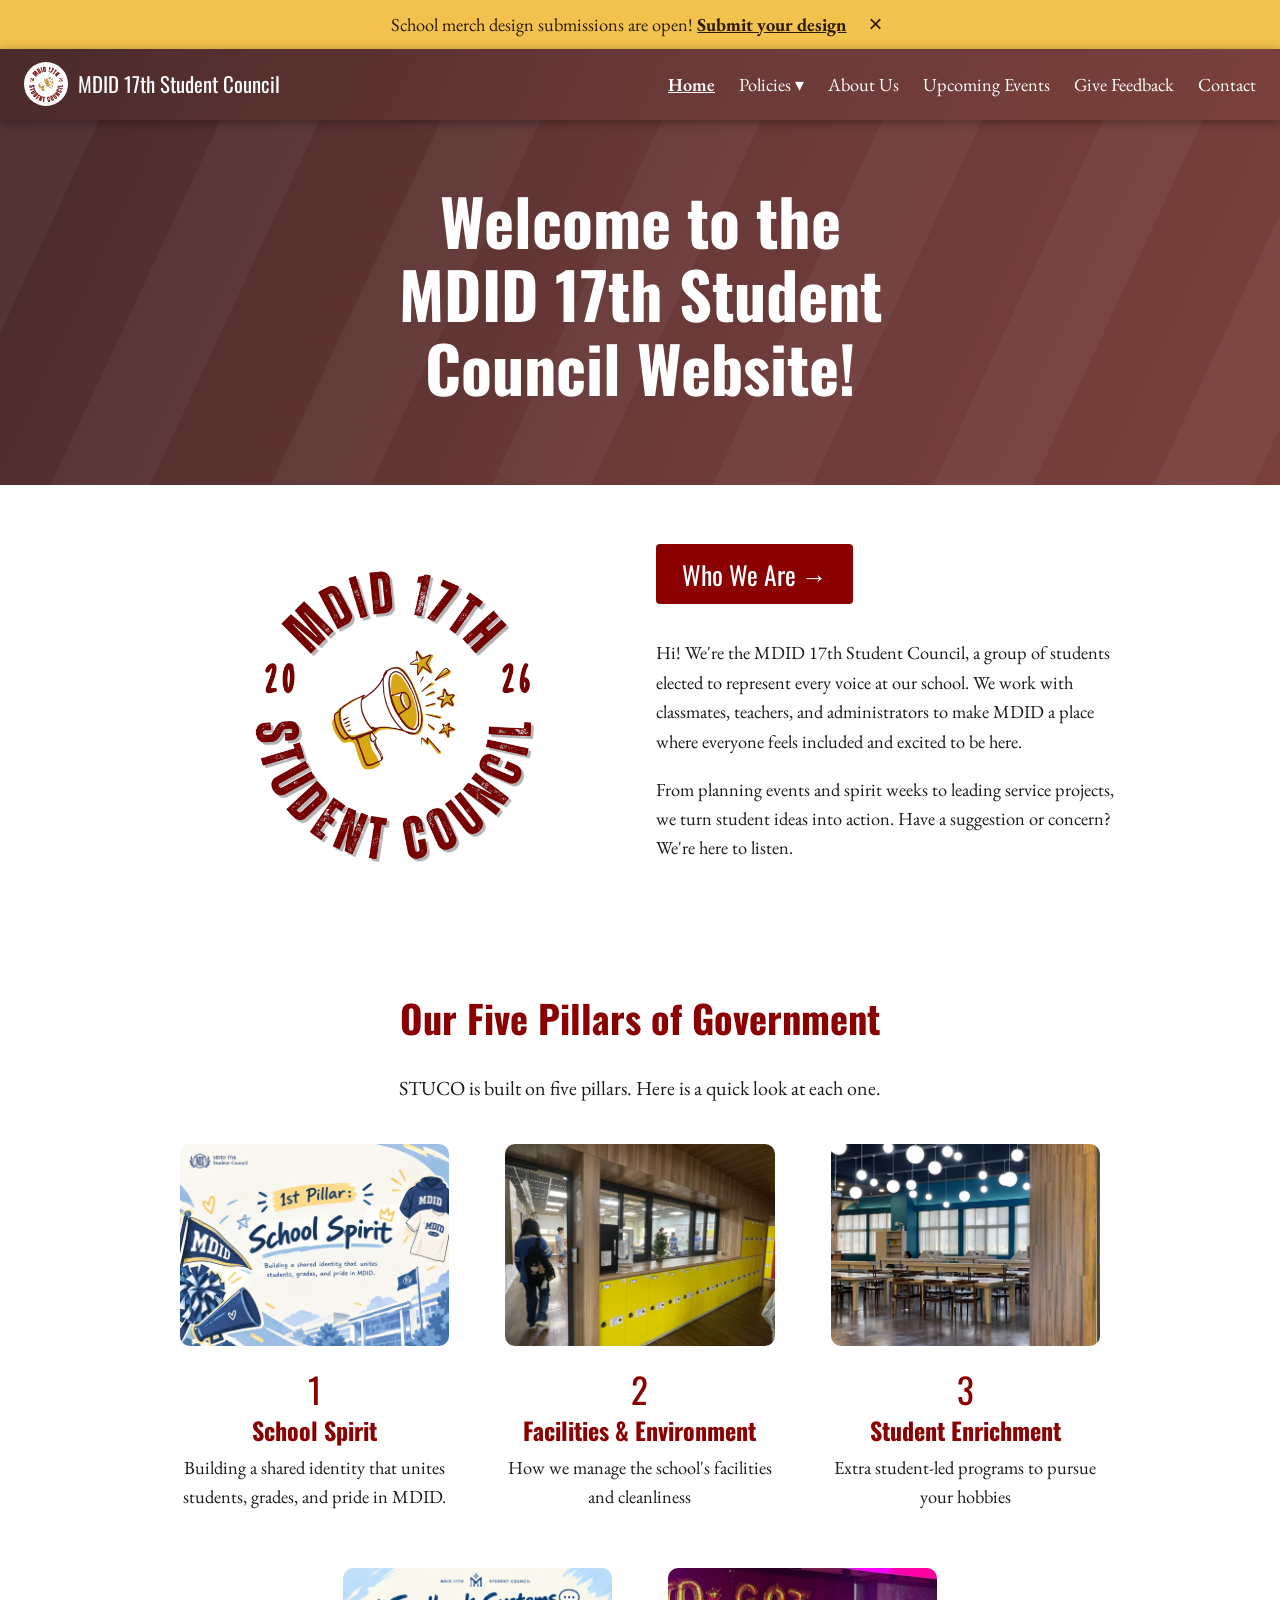
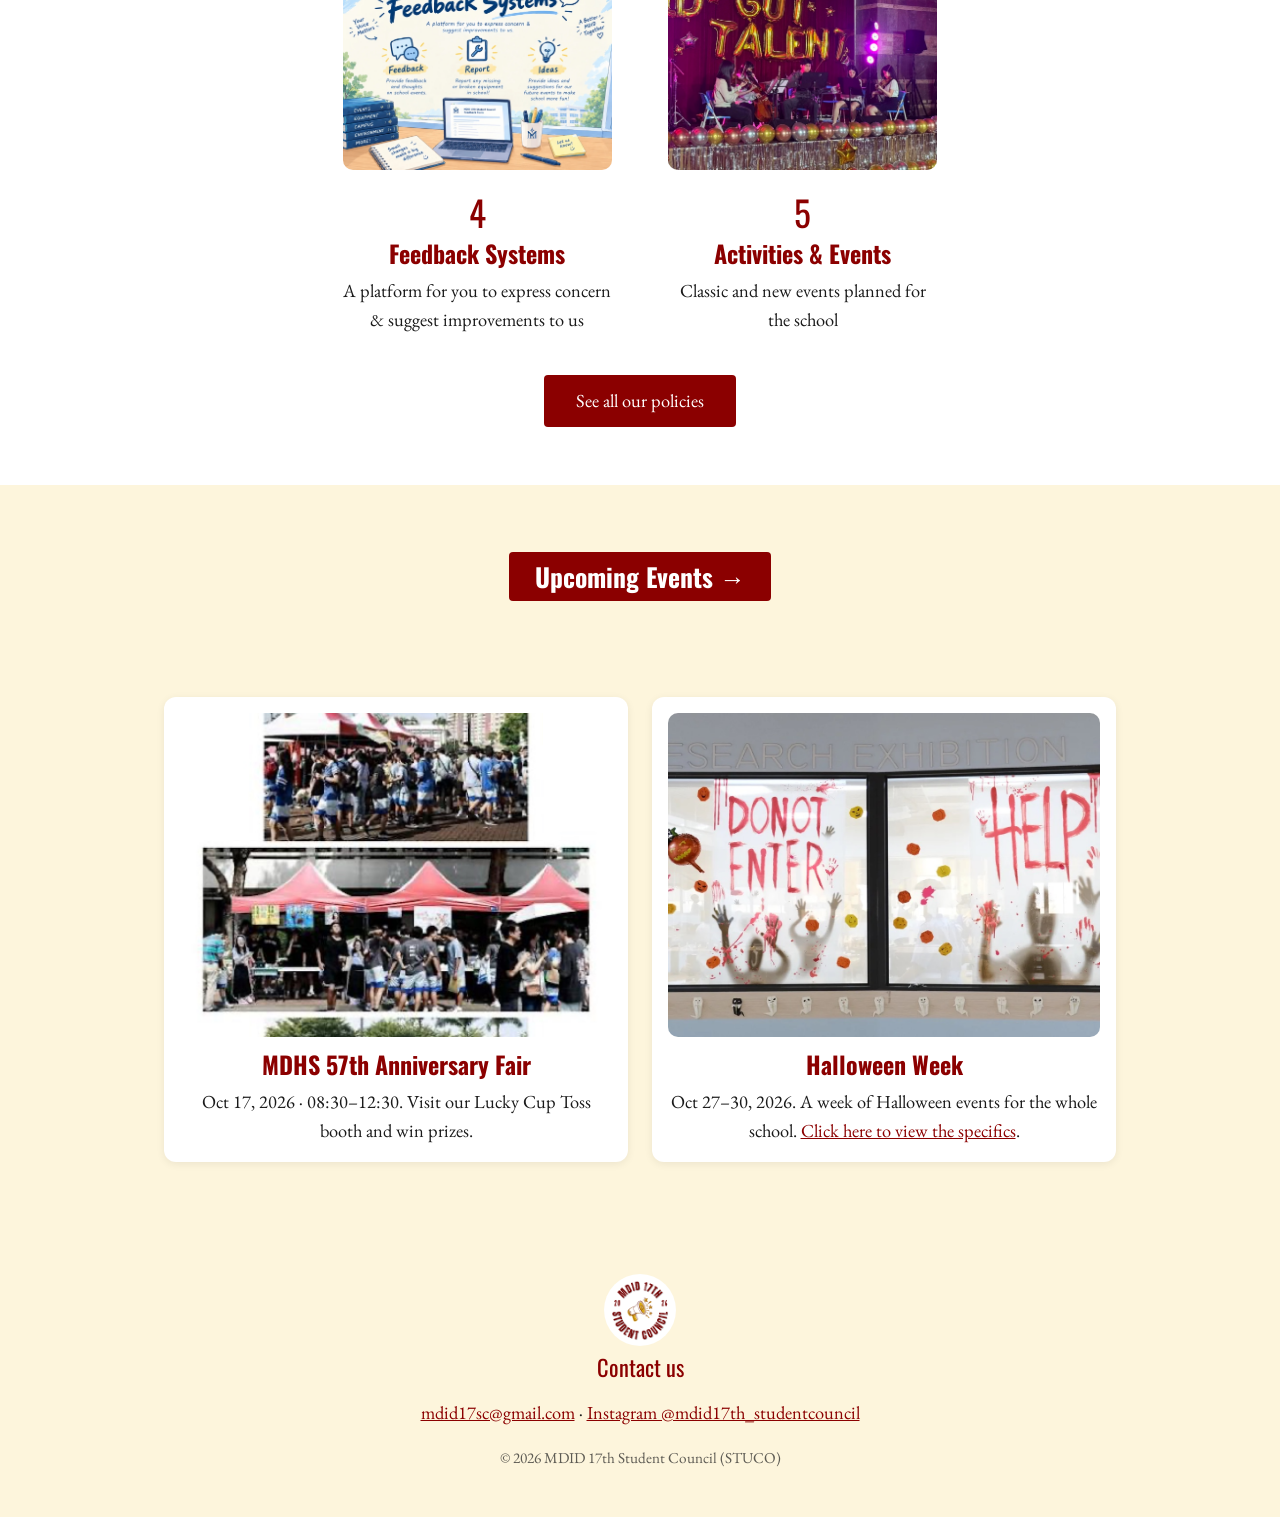
==== index.html @ ed422377 "Remove hover-to-enlarge from photos Co-Authored-By: Claude Sonnet 5.5 <noreply@anthropic.com>" ====
<!doctype html>
<html lang="en">
<head>
  <meta charset="utf-8">
  <meta name="viewport" content="width=device-width, initial-scale=1">
  <link rel="icon" type="image/png" href="images/logo.png">
  <title>MDID 17th Student Council</title>
  <meta name="description" content="Website of the MDID 17th Student Council (STUCO).">
  <link rel="preconnect" href="https://fonts.googleapis.com">
  <link href="https://fonts.googleapis.com/css2?family=EB+Garamond:wght@400;600&family=Oswald:wght@500;700&display=swap" rel="stylesheet">
  <link rel="stylesheet" href="css/style.css?v=40">
</head>
<body>
  <!-- ANNOUNCEMENT BANNER: edit text/link. Change data-banner-id for a new banner so it shows again for people
       who dismissed the old one. Delete this whole <div> when there is no banner. -->
  <div class="banner" data-banner-id="merch-submissions" hidden>
    <p>School merch design submissions are open! <a href="https://docs.google.com/forms/d/e/1FAIpQLSfN5q6Xqco4NRFRUsXdfy7t7C6P9arKgd33EQKz4Efy31TuxA/viewform?usp=send_form" target="_blank" rel="noopener">Submit your design</a></p>
    <button class="banner-close" aria-label="Dismiss banner">&times;</button>
  </div>
  <header class="site-header">
    <nav>
      <a class="brand" href="index.html"><img class="brand-logo" src="images/logo.png" alt="" width="44" height="44"><span>MDID 17th Student Council</span></a>
      <div class="links">
        <a href="index.html" aria-current="page">Home</a>
        <div class="dropdown">
          <a href="policies.html">Policies &#9662;</a>
          <div class="menu">
            <a href="school-spirit.html">1. School Spirit</a>
            <a href="facilities-environment.html">2. Facilities &amp; Environment</a>
            <a href="student-enrichment.html">3. Student Enrichment</a>
            <a href="feedback-systems.html">4. Feedback Systems</a>
            <a href="activities-events.html">5. Activities &amp; Events</a>
          </div>
        </div>
        <a href="about.html">About Us</a>
        <a href="events.html">Upcoming Events</a>
        <a href="feedback.html">Give Feedback</a>
        <a href="contact.html">Contact</a>
      </div>
    </nav>
    <div class="hero"><h1>Welcome to the MDID 17th Student Council Website!</h1></div>
  </header>
  <main>
    <section class="wrap"><div class="split"><img class="logo-feature" src="images/logo.png" alt="MDID 17th Student Council 2026 logo"><div><a class="button button-lg" href="about.html">Who We Are &rarr;</a><p>Hi! We're the MDID 17th Student Council, a group of students elected to represent every voice at our school. We work with classmates, teachers, and administrators to make MDID a place where everyone feels included and excited to be here.</p><p>From planning events and spirit weeks to leading service projects, we turn student ideas into action. Have a suggestion or concern? We're here to listen.</p></div></div></section>
    <section class="wrap">
      <h2 class="center">Our Five Pillars of Government</h2>
      <p class="center lead">STUCO is built on five pillars. Here is a quick look at each one.</p>
      <ul class="cards w-shape"><li class="card pillar"><img class="photo" src="images/pillar-school-spirit.jpg" alt="School Spirit: building a shared identity across every grade" loading="lazy"><span class="num">1</span><h3><a href="school-spirit.html">School Spirit</a></h3><p>Building a shared identity that unites students, grades, and pride in MDID.</p></li><li class="card pillar"><img class="photo" src="images/pillar-facilities.jpg" alt="Yellow lockers and a student lounge window in an MDID hallway" loading="lazy"><span class="num">2</span><h3><a href="facilities-environment.html">Facilities &amp; Environment</a></h3><p>How we manage the school's facilities and cleanliness</p></li><li class="card pillar"><img class="photo" src="images/pillar-enrichment.jpg" alt="A bright study hall with long tables and round hanging lamps" loading="lazy"><span class="num">3</span><h3><a href="student-enrichment.html">Student Enrichment</a></h3><p>Extra student-led programs to pursue your hobbies</p></li><li class="card pillar"><img class="photo" src="images/pillar-feedback.jpg" alt="Feedback Systems: Feedback, Report and Ideas" loading="lazy"><span class="num">4</span><h3><a href="feedback-systems.html">Feedback Systems</a></h3><p>A platform for you to express concern &amp; suggest improvements to us</p></li><li class="card pillar"><img class="photo" src="images/pillar-activities.jpg" alt="A string quartet performing at MDID's Got Talent" loading="lazy"><span class="num">5</span><h3><a href="activities-events.html">Activities &amp; Events</a></h3><p>Classic and new events planned for the school</p></li></ul>
      <p class="center"><a class="button" href="policies.html">See all our policies</a></p>
    </section>
    <section class="band-section">
      <h2 class="center"><a class="button button-lg" href="events.html">Upcoming Events &rarr;</a></h2>
      <div class="wrap"><ul class="cards"><li class="card"><img class="photo" src="images/anniversary-fair.jpg" alt="Crowds of students visiting booths at the school anniversary fair" loading="lazy"><h3>MDHS 57th Anniversary Fair</h3><p>Oct 17, 2026 · 08:30–12:30. Visit our Lucky Cup Toss booth and win prizes.</p></li><li class="card"><img class="photo" src="images/halloween-windows.jpg" alt="Classroom windows decorated for Halloween with Do not enter and Help messages, ghosts and pumpkins" loading="lazy"><h3>Halloween Week</h3><p>Oct 27–30, 2026. A week of Halloween events for the whole school. <a href="halloween-week.html">Click here to view the specifics</a>.</p></li></ul></div>
    </section>
  </main>
  <footer>
    <img class="footer-logo" src="images/logo.png" alt="MDID 17th Student Council logo" width="72" height="72">
    <p class="footer-title">Contact us</p>
    <p><a href="mailto:mdid17sc@gmail.com">mdid17sc@gmail.com</a> · <a href="https://www.instagram.com/mdid17th_studentcouncil/" target="_blank" rel="noopener">Instagram @mdid17th_studentcouncil</a></p>
    <p class="copy">&copy; 2026 MDID 17th Student Council (STUCO)</p>
  </footer>
  <script src="js/main.js?v=40"></script>
</body>
</html>
---- css/style.css ----
:root { --maroon: #8b0000; --maroon-dark: #4a2a2a; --maroon-mid: #6b3a38; --cream: #fdf5dc; --ink: #1a1a1a; --bg: #fff; }
* { box-sizing: border-box; }
html { scroll-behavior: smooth; }
body { margin: 0; font-family: 'EB Garamond', Georgia, serif; font-size: 1.15rem; color: var(--ink); background: var(--bg); line-height: 1.6; }
h1, h2, h3, .brand, .footer-title { font-family: 'Oswald', sans-serif; line-height: 1.15; }
a { color: var(--maroon); }

.banner { display: flex; align-items: center; justify-content: center; gap: 1rem; padding: .6rem 1rem; background: #f2c14e; color: #2b1b00; text-align: center; }
.banner[hidden] { display: none; }
.banner p { margin: 0; }
.banner a { color: #2b1b00; font-weight: 700; }
.banner-close { background: none; border: 0; color: inherit; font-size: 1.5rem; line-height: 1; cursor: pointer; }

.site-header { display: contents; color: #fff; }
.site-header nav { position: sticky; top: 0; z-index: 100; display: flex; flex-wrap: wrap; align-items: center; gap: .5rem 1.5rem; padding: .85rem 1.5rem; background: linear-gradient(115deg, var(--maroon-dark) 0%, var(--maroon-mid) 55%, #7a403c 100%); box-shadow: 0 2px 10px rgba(0,0,0,.35); }
.brand { color: #fff; text-decoration: none; font-size: 1.3rem; margin-right: auto; }
.links { display: flex; flex-wrap: wrap; gap: .25rem 1.5rem; align-items: center; }
.site-header nav a { color: #fff; text-decoration: none; }
.site-header nav a:hover, .site-header nav a[aria-current] { text-decoration: underline; font-weight: 600; }
.dropdown { position: relative; }
.menu { display: none; position: absolute; top: 100%; left: 0; z-index: 10; min-width: 15rem; padding: .5rem 0; background: var(--maroon-dark); border-radius: 6px; box-shadow: 0 6px 18px rgba(0,0,0,.3); }
.menu a { display: block; padding: .4rem 1rem; }
.dropdown:hover .menu, .dropdown:focus-within .menu { display: block; }
.hero { padding: 4rem 1.5rem 5rem; text-align: center; }
.hero h1 { margin: 0 auto; max-width: 14ch; font-size: clamp(2.2rem, 7vw, 4rem); font-weight: 700; }

.wrap { max-width: 1000px; margin: 0 auto; padding: 1.5rem; }
.center { text-align: center; }
.lead { font-size: 1.25rem; }
h2 { color: var(--maroon); font-size: clamp(1.7rem, 4vw, 2.4rem); }
.band, .band-section { background: var(--cream); }
.band { text-align: center; padding: 1.5rem 1rem; margin: 0 0 1rem; }
.band-section { padding: 2rem 1.5rem; margin-top: 1rem; }
.cards { list-style: none; margin: 1.5rem 0; padding: 0; display: grid; gap: 1.5rem; grid-template-columns: repeat(auto-fit, minmax(220px, 1fr)); }
.card { text-align: center; padding: 1rem; }
.card h3 { color: var(--maroon); font-size: 1.5rem; margin: 0 0 .5rem; }
.card p { margin: 0; }
.pillar .num { display: block; font-family: 'Oswald', sans-serif; font-size: 2.2rem; color: var(--maroon); }
.button { display: inline-block; padding: .7rem 2rem; background: var(--maroon); color: #fff; border-radius: 4px; text-decoration: none; }
.button:hover { filter: brightness(1.15); }

footer { background: var(--cream); text-align: center; padding: 2rem 1.5rem; margin-top: 2rem; }
.footer-title { color: var(--maroon); font-size: 1.4rem; margin: 0 0 .25rem; }
.copy { opacity: .7; font-size: .95rem; }
@media (max-width: 600px) { .brand { width: 100%; } }
.cards-2 { grid-template-columns: repeat(2, 1fr); max-width: 760px; margin-left: auto; margin-right: auto; }
.card-wide { grid-column: 1 / -1; }
.card-wide .img-ph { aspect-ratio: 16 / 7; }
@media (max-width: 600px) { .cards-2 { grid-template-columns: 1fr; } }
.contact-list .card { background: var(--cream); padding: 1.75rem 1rem; }
.contact-list .card h3 { font-size: 1.8rem; }
.contact-list .card p { font-size: 1.25rem; overflow-wrap: anywhere; }
.more-events { text-align: center; margin: 2.5rem 0 1rem; padding-top: 2rem; border-top: 1px solid color-mix(in srgb, var(--ink) 15%, transparent); }
.more-events p { max-width: 560px; margin: 0 auto 1rem; opacity: .8; }
.pager { display: grid; grid-template-columns: 1fr auto 1fr; align-items: center; gap: 1rem; margin-top: 2rem; }
.pager > :first-child { justify-self: start; }
.pager > :last-child { justify-self: end; }
.pager > :nth-child(2) { text-align: center; }
.pillar h3 a { text-decoration: none; }
.pillar h3 a:hover { text-decoration: underline; }

/* Placeholders: swap each .img-ph for an <img> and each .text-ph for real text */
.img-ph { display: flex; flex-direction: column; align-items: center; justify-content: center; gap: .25rem; aspect-ratio: 4 / 3; width: 100%; background: #f4f4f4; border: 2px dashed #cfcfcf; border-radius: 10px; color: #8a8a8a; }
.img-ph span { display: grid; place-items: center; width: 3rem; height: 3rem; border-radius: 50%; background: #fff; box-shadow: 0 2px 6px rgba(0,0,0,.18); font-size: 1.8rem; line-height: 1; color: #222; }
.img-ph small { font-family: 'Oswald', sans-serif; letter-spacing: .08em; text-transform: uppercase; font-size: .75rem; }
.img-ph.round { aspect-ratio: 1; width: 9rem; margin: 0 auto; border-radius: 50%; }
img { max-width: 100%; height: auto; }
.text-ph { padding: 1rem 1.25rem; border: 2px dashed #e0cfa3; background: #fffdf5; border-radius: 10px; color: #7a6a40; text-align: left; }
.text-ph p { margin: 0 0 .5rem; }
.text-ph p:last-child { margin: 0; }
.split { display: grid; grid-template-columns: 1fr 1fr; gap: 2rem; align-items: center; margin: 1.5rem 0; }
.split.flip > :first-child { order: 2; }
.split h2 { margin-top: 0; }
.narrow { max-width: 560px; margin: 0 auto; }
.card { background: #fff; border-radius: 12px; padding: 1rem; transition: transform .15s, box-shadow .15s; }
.cards .card .img-ph { margin-bottom: .9rem; }
.card:hover { transform: translateY(-3px); box-shadow: 0 8px 20px rgba(139,0,0,.15); }
.team { grid-template-columns: repeat(auto-fit, minmax(170px, 1fr)); }
.member { text-align: center; }
.role { opacity: .75; margin: 0; }
.band-section .card { box-shadow: 0 2px 8px rgba(0,0,0,.07); }
.hero { color: #fff; background-image: repeating-linear-gradient(115deg, rgba(255,255,255,.04) 0 90px, transparent 90px 200px), linear-gradient(115deg, var(--maroon-dark) 0%, var(--maroon-mid) 55%, #7a403c 100%); }
@media (max-width: 700px) { .split { grid-template-columns: 1fr; } .split.flip > :first-child { order: 0; } }
.button-lg { font-family: "Oswald", sans-serif; font-size: 1.6rem; padding: .6rem 1.6rem; margin-bottom: 1rem; }

/* Homepage pillars: two rows, 1-2-3 on top, 4-5 centered below */
@media (min-width: 700px) {
  .w-shape { grid-template-columns: repeat(6, 1fr); align-items: start; }
  .w-shape .pillar { grid-column: span 2; }
  .w-shape .pillar:nth-child(4) { grid-column: 2 / span 2; }
  .w-shape .pillar:nth-child(5) { grid-column: 4 / span 2; }
}

/* Give Feedback: short header so the button shows without scrolling */
.compact-hero .hero { padding: 2rem 1.5rem 2.5rem; }
.compact-hero .band-section { margin-top: 0; padding: 2.5rem 1.5rem; }

/* Sticky footer: short pages fill the screen so nothing shows under the footer */
body { min-height: 100vh; display: flex; flex-direction: column; }
main { flex: 1; }
footer { margin-top: 0; }
.feedback-types .card { background: var(--cream); padding: 1.5rem 1.25rem; }

/* Halloween Week: countdown + timeline */
.countdown-band { text-align: center; color: #fff; padding: 2.5rem 1.5rem; background: linear-gradient(115deg, #2a1414, #5b2a28 60%, #8b0000); }
.countdown-band .eyebrow { font-family: 'Oswald', sans-serif; letter-spacing: .1em; text-transform: uppercase; margin: 0; opacity: .85; }
.cd-label { font-family: 'Oswald', sans-serif; font-size: 1.6rem; margin: .25rem 0 1rem; }
.cd { display: flex; justify-content: center; gap: .75rem; flex-wrap: wrap; margin-bottom: 1rem; }
.cd[hidden] { display: none; }
.cd div { min-width: 5.5rem; padding: .75rem .5rem; background: rgba(255,255,255,.1); border: 1px solid rgba(255,255,255,.25); border-radius: 10px; }
.cd span { display: block; font-family: 'Oswald', sans-serif; font-size: 2.6rem; font-weight: 700; line-height: 1.1; }
.cd small { font-family: 'Oswald', sans-serif; text-transform: uppercase; letter-spacing: .08em; font-size: .75rem; opacity: .8; }
.cd-note { opacity: .85; margin: 0 0 1rem; }
.button-light { background: #fff; color: var(--maroon); font-weight: 600; }
.timeline-wrap { max-width: 760px; margin: 1.5rem auto; }
.timeline { list-style: none; margin: 0; padding: 0 0 0 1.25rem; border-left: 3px solid var(--maroon); }
.tl-day { position: relative; display: grid; grid-template-columns: 7.5rem 1fr; gap: 1rem; padding: 0 0 1.75rem 1.25rem; }
.tl-day::before { content: ""; position: absolute; left: -1.95rem; top: .4rem; width: 14px; height: 14px; border-radius: 50%; background: var(--maroon); border: 3px solid #fff; box-shadow: 0 0 0 2px var(--maroon); }
.tl-date strong { display: block; font-family: 'Oswald', sans-serif; font-size: 1.4rem; color: var(--maroon); line-height: 1.1; }
.tl-date small { opacity: .7; }
.tl-tag { display: inline-block; margin-bottom: .35rem; padding: .05rem .6rem; background: var(--cream); color: var(--maroon); border-radius: 999px; font-size: .9rem; font-weight: 600; }
.tl-body ul { list-style: none; margin: 0; padding: 0; }
.tl-body li { margin-bottom: .35rem; }
.tl-body .t { display: inline-block; min-width: 7.5rem; font-weight: 600; color: var(--maroon); }
.tl-body em { opacity: .75; }
@media (max-width: 600px) { .tl-day { grid-template-columns: 1fr; gap: .25rem; } .tl-body .t { display: block; } }

/* Countdown arrows */
.cd-row { display: flex; align-items: center; justify-content: center; gap: 1.25rem; margin-bottom: 1rem; }
.cd-row[hidden] { display: none; }
.cd-row .cd { margin-bottom: 0; }
.cd-arrow { width: 2rem; height: 3.5rem; flex: none; color: #f2c14e; animation: cd-bounce 1.2s ease-in-out infinite; }
.cd-arrow-r { animation-delay: .6s; }
@keyframes cd-bounce { 0%, 100% { transform: translateY(-8px); opacity: .55; } 50% { transform: translateY(8px); opacity: 1; } }
@media (prefers-reduced-motion: reduce) { .cd-arrow { animation: none; } }
@media (max-width: 640px) { .cd-arrow { display: none; } }

/* Pillar page titles: number on line 1, name on line 2 (never wraps) */
.hero h1.pillar-title { max-width: none; font-size: clamp(1.3rem, 6vw, 3.4rem); }
.pillar-title .nw { white-space: nowrap; }

/* Feedback pillar: hand-drawn scribble pointing at the Give Feedback nav link */
.doodle { position: fixed; inset: 0 0 auto 0; height: 0; z-index: 9999; pointer-events: none; }
.doodle-svg { position: absolute; left: 0; top: 0; overflow: visible; }
.d-line, .d-head { stroke: #ff7a1a; stroke-width: 4.5; stroke-linecap: round; stroke-linejoin: round; }
.d-line { stroke-dashoffset: var(--len, 600); animation: doodle-draw 4.2s ease-in-out infinite; }
.d-head { opacity: 0; animation: doodle-head 4.2s ease-in-out infinite; }
@keyframes doodle-draw { 0% { stroke-dashoffset: var(--len, 600); opacity: 1; } 38% { stroke-dashoffset: 0; } 88% { stroke-dashoffset: 0; opacity: 1; } 100% { stroke-dashoffset: 0; opacity: 0; } }
@keyframes doodle-head { 0%, 36% { opacity: 0; } 42%, 88% { opacity: 1; } 100% { opacity: 0; } }
.doodle-note { position: absolute; display: inline-block; max-width: 17rem; font-family: 'Caveat', 'Comic Sans MS', cursive; font-size: 1.75rem; line-height: 1.05; font-weight: 700; color: #ff7a1a; text-decoration: none; text-align: center; transform: rotate(-5deg); text-shadow: 0 0 3px #fff, 0 0 3px #fff, 0 0 6px rgba(255,255,255,.9), 1px 1px 0 rgba(0,0,0,.25); pointer-events: auto; animation: doodle-wiggle 2.4s ease-in-out infinite; }
@keyframes doodle-wiggle { 0%, 100% { transform: rotate(-5deg); } 50% { transform: rotate(-2deg) translateY(-3px); } }
@media (prefers-reduced-motion: reduce) { .d-line { animation: none; stroke-dashoffset: 0; } .d-head { animation: none; opacity: 1; } .doodle-note { animation: none; } }

/* Phones: keep the sticky nav slim (brand row + one scrollable row of links) */
@media (max-width: 699px) {
  .site-header nav { padding: .5rem 1rem; gap: .25rem 1rem; }
  .brand { font-size: 1.1rem; }
  .links { flex-wrap: nowrap; overflow-x: auto; gap: 1.1rem; width: 100%; padding-bottom: .15rem; white-space: nowrap; font-size: 1rem; scrollbar-width: none; }
  .links::-webkit-scrollbar { display: none; }
  .menu { display: none !important; }
}

/* Logo */
.brand { display: inline-flex; align-items: center; gap: .6rem; }
.brand-logo { width: 44px; height: 44px; border-radius: 50%; background: #fff; flex: none; }
.footer-logo { display: block; width: 72px; height: 72px; margin: 0 auto .5rem; border-radius: 50%; background: #fff; }
.logo-feature { width: 100%; max-width: 360px; height: auto; margin: 0 auto; display: block; }
@media (max-width: 699px) { .brand-logo { width: 34px; height: 34px; } }

/* Photos */
.photo { display: block; width: 100%; height: auto; border-radius: 10px; }
.card .photo { aspect-ratio: 4 / 3; object-fit: cover; margin-bottom: .9rem; }

.photo-round { display: block; width: 9rem; height: 9rem; margin: 0 auto .75rem; border-radius: 50%; object-fit: cover; object-position: 62% 40%; border: 3px solid #fff; box-shadow: 0 2px 8px rgba(0,0,0,.2); }

/* Council tree: President > Vice Presidents > departments > members */
.wrap.wide { max-width: 1180px; }
.tree { --line: var(--maroon); --gap: 28px; text-align: center; }
.tree ul { display: flex; justify-content: center; list-style: none; margin: 0; padding: var(--gap) 0 0; position: relative; }
.tree > ul { padding-top: 0; }
.tree li { position: relative; padding: var(--gap) .6rem 0; text-align: center; }
.tree > ul > li { padding-top: 0; }
.tree li::before, .tree li::after { content: ""; position: absolute; top: 0; right: 50%; width: 50%; height: var(--gap); border-top: 3px solid var(--line); }
.tree li::after { right: auto; left: 50%; border-left: 3px solid var(--line); }
.tree li:only-child::before, .tree li:only-child::after { display: none; }
.tree li:only-child { padding-top: var(--gap); }
.tree > ul > li, .tree > ul > li:only-child { padding-top: 0; }
.tree li:first-child::before, .tree li:last-child::after { border: 0 none; }
.tree li:last-child::before { border-right: 3px solid var(--line); border-radius: 0 8px 0 0; }
.tree li:first-child::after { border-radius: 8px 0 0 0; }
.tree ul ul::before { content: ""; position: absolute; top: 0; left: 50%; height: var(--gap); border-left: 3px solid var(--line); }
.node { display: inline-block; min-width: 9rem; padding: .9rem 1rem; background: #fff; border: 2px solid var(--line); border-radius: 14px; box-shadow: 0 3px 10px rgba(0,0,0,.08); }
.node h3 { margin: 0; font-size: 1.3rem; color: var(--maroon); }
.node .role { margin: 0; opacity: .75; }
.node .photo-round, .node .img-ph.round { width: 6rem; height: 6rem; margin: 0 auto .5rem; }
.node-row { display: flex; gap: 1rem; justify-content: center; }
.dept { display: inline-block; position: relative; margin-bottom: 1.1rem; padding: .35rem 1.2rem; background: var(--maroon); color: #fff; border-radius: 999px; font-family: 'Oswald', sans-serif; font-size: 1.15rem; letter-spacing: .02em; }
.dept::after { content: ""; position: absolute; left: 50%; top: 100%; height: 1.1rem; border-left: 3px solid var(--line); }
.tree ul.members { display: block; padding: 0; }
.tree ul.members::before { display: none; }
.tree ul.members li { padding: 0 0 .9rem; }
.tree ul.members li::before, .tree ul.members li::after { display: none; }
@media (max-width: 900px) {
  .tree ul, .node-row { flex-direction: column; align-items: center; }
  .tree li::before, .tree li::after, .tree ul ul::before { display: none; }
  .tree li, .tree li:only-child { padding-top: 1.1rem; }
  .tree > ul > li { padding-top: 0; }
  .tree ul { padding-top: 0; }
  .tree ul.members li { padding-top: 0; }
  .node-row { gap: .75rem; }
}

/* Team tree: every photo/placeholder is the same 9rem circle */
.node { min-width: 11.5rem; }
.node .photo-round, .node .img-ph.round { width: 9rem; height: 9rem; object-fit: cover; }

/* Photos fill the same boxes the placeholders used (4:3 cards, 16:7 wide card); posters/infographics are shown whole */
.split .photo { aspect-ratio: 4 / 3; object-fit: cover; }
.card-wide .photo { aspect-ratio: 16 / 7; }
.photo.fit { object-fit: contain; background: var(--cream); }

.card:hover { position: relative; z-index: 5; }

/* Tall pictures are cropped to fill the normal 4:3 box (posters keep their title at the top) */
.photo.tall { object-fit: cover; object-position: 50% 35%; }
.photo.tall[src*="poster"] { object-position: 50% 0%; }
.photo.tall[src*="anniversary"] { object-position: 50% 25%; }
.photo.tall[src*="umbrella"] { object-position: 50% 45%; }
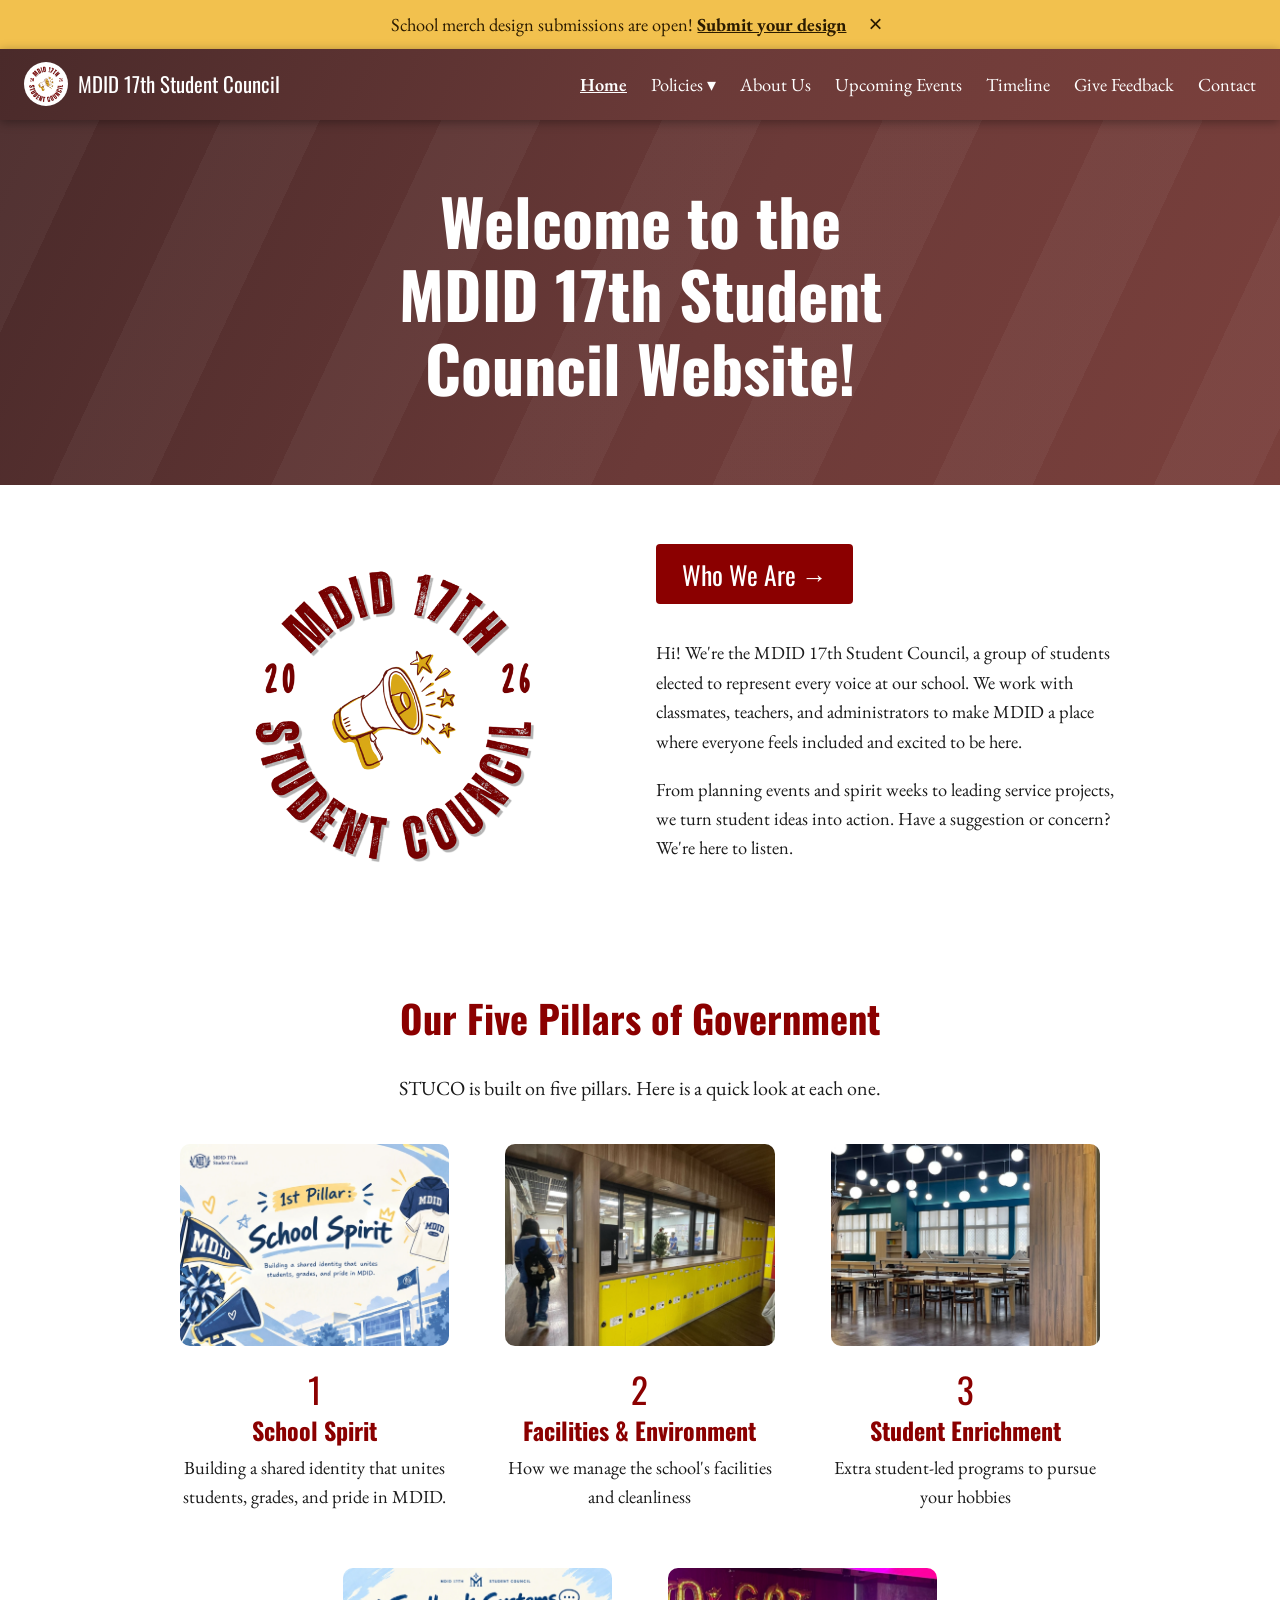
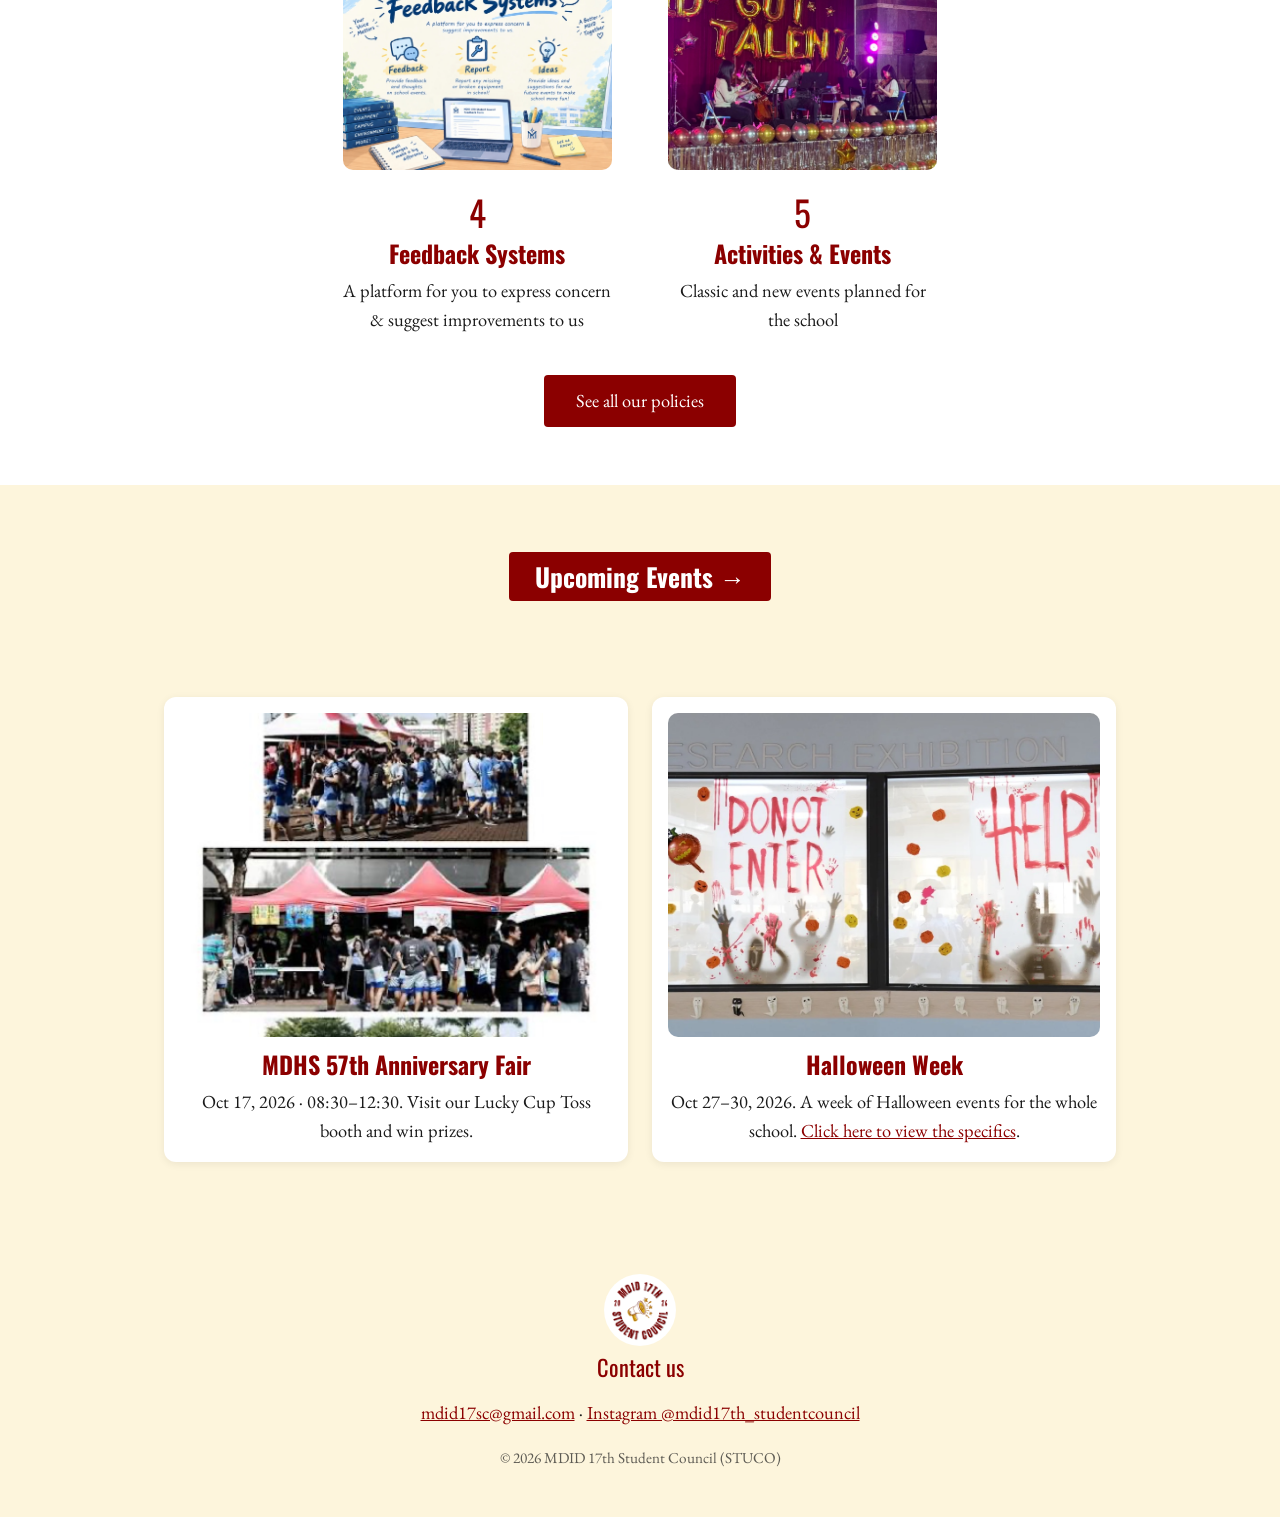
==== commit 7ac1ecae: "Add grand Timeline page and nav link Co-Authored-By: Claude Sonnet 5.5 <noreply@anthropic.com>" ====
--- a/index.html
+++ b/index.html
@@ -8,7 +8,7 @@
   <meta name="description" content="Website of the MDID 17th Student Council (STUCO).">
   <link rel="preconnect" href="https://fonts.googleapis.com">
   <link href="https://fonts.googleapis.com/css2?family=EB+Garamond:wght@400;600&family=Oswald:wght@500;700&display=swap" rel="stylesheet">
-  <link rel="stylesheet" href="css/style.css?v=40">
+  <link rel="stylesheet" href="css/style.css?v=42">
 </head>
 <body>
   <!-- ANNOUNCEMENT BANNER: edit text/link. Change data-banner-id for a new banner so it shows again for people
@@ -34,6 +34,7 @@
         </div>
         <a href="about.html">About Us</a>
         <a href="events.html">Upcoming Events</a>
+        <a href="timeline.html">Timeline</a>
         <a href="feedback.html">Give Feedback</a>
         <a href="contact.html">Contact</a>
       </div>
@@ -59,6 +60,6 @@
     <p><a href="mailto:mdid17sc@gmail.com">mdid17sc@gmail.com</a> · <a href="https://www.instagram.com/mdid17th_studentcouncil/" target="_blank" rel="noopener">Instagram @mdid17th_studentcouncil</a></p>
     <p class="copy">&copy; 2026 MDID 17th Student Council (STUCO)</p>
   </footer>
-  <script src="js/main.js?v=40"></script>
+  <script src="js/main.js?v=41"></script>
 </body>
 </html>
--- a/css/style.css
+++ b/css/style.css
@@ -226,3 +226,46 @@
 .photo.tall[src*="poster"] { object-position: 50% 0%; }
 .photo.tall[src*="anniversary"] { object-position: 50% 25%; }
 .photo.tall[src*="umbrella"] { object-position: 50% 45%; }
+
+/* Grand timeline */
+.chips { display: flex; flex-wrap: wrap; gap: .6rem; justify-content: center; list-style: none; margin: 1rem 0 0; padding: 0; }
+.chips a { display: inline-block; padding: .35rem 1rem; border-radius: 999px; background: var(--cream); border: 1px solid color-mix(in srgb, var(--maroon) 35%, transparent); text-decoration: none; font-size: 1rem; }
+.chips a:hover { background: #fff; }
+.grand { --line: var(--maroon); list-style: none; margin: 1.5rem auto 2rem; padding: 0; position: relative; max-width: 1020px; }
+.grand::before { content: ""; position: absolute; left: 50%; top: 0; bottom: 0; width: 4px; margin-left: -2px; border-radius: 4px; background: linear-gradient(var(--line), #a84a4a 70%, rgba(139,0,0,.25)); }
+.gt-month { position: relative; text-align: center; margin: 1.2rem 0 1.6rem; }
+.gt-month span { display: inline-block; padding: .4rem 1.6rem; border-radius: 999px; background: var(--maroon); color: #fff; font-family: 'Oswald', sans-serif; font-size: 1.2rem; letter-spacing: .04em; box-shadow: 0 0 0 6px #fff; }
+.gt-month.later span { background: #fff; color: var(--maroon); border: 3px dashed var(--maroon); box-shadow: 0 0 0 6px #fff; }
+.gt-item { display: grid; grid-template-columns: 1fr 64px 1fr; align-items: start; margin-bottom: 2.2rem; }
+.gt-dot { grid-column: 2; grid-row: 1; justify-self: center; margin-top: 1.1rem; width: 24px; height: 24px; border-radius: 50%; background: #fff; border: 6px solid var(--maroon); z-index: 1; box-shadow: 0 0 0 5px #fff; }
+.gt-date { grid-row: 1; padding-top: .7rem; font-family: 'Oswald', sans-serif; }
+.gt-date strong { display: block; font-size: 1.9rem; line-height: 1.05; color: var(--maroon); }
+.gt-date small { font-size: 1rem; opacity: .75; font-family: 'EB Garamond', serif; }
+.gt-card { grid-row: 1; background: #fff; border: 2px solid color-mix(in srgb, var(--maroon) 25%, transparent); border-radius: 14px; overflow: hidden; box-shadow: 0 4px 14px rgba(0,0,0,.08); text-align: left; }
+.gt-card .photo { display: block; width: 100%; aspect-ratio: 4 / 3; object-fit: cover; margin: 0; border-radius: 0; }
+.gt-body { padding: 1rem 1.2rem 1.1rem; }
+.gt-body h3 { margin: 0 0 .3rem; color: var(--maroon); font-size: 1.5rem; }
+.gt-body p { margin: 0 0 .5rem; }
+.gt-list { margin: .2rem 0 .6rem; padding-left: 1.1rem; }
+.gt-list li { margin-bottom: .15rem; }
+.gt-tag { display: none; margin-bottom: .4rem; padding: .05rem .7rem; border-radius: 999px; font-size: .9rem; font-weight: 600; background: var(--cream); color: var(--maroon); }
+.gt-item.next .gt-tag, .gt-item.now .gt-tag, .gt-item.past .gt-tag { display: inline-block; }
+.gt-item.next .gt-card, .gt-item.now .gt-card { border-color: var(--maroon); box-shadow: 0 6px 22px rgba(139,0,0,.28); }
+.gt-item.next .gt-dot, .gt-item.now .gt-dot { background: var(--maroon); animation: gt-pulse 1.8s ease-out infinite; }
+.gt-item.now .gt-tag { background: var(--maroon); color: #fff; }
+.gt-item.past { opacity: .6; }
+.gt-item[data-tba] .gt-card { border-style: dashed; }
+@keyframes gt-pulse { 0% { box-shadow: 0 0 0 5px #fff, 0 0 0 5px rgba(139,0,0,.5); } 100% { box-shadow: 0 0 0 5px #fff, 0 0 0 20px rgba(139,0,0,0); } }
+.gt-item.l .gt-card { grid-column: 1; margin-right: 1.4rem; }
+.gt-item.l .gt-date { grid-column: 3; padding-left: 1.4rem; text-align: left; }
+.gt-item.r .gt-card { grid-column: 3; margin-left: 1.4rem; }
+.gt-item.r .gt-date { grid-column: 1; padding-right: 1.4rem; text-align: right; }
+@media (max-width: 800px) {
+  .grand::before { left: 22px; }
+  .gt-month { text-align: left; padding-left: 0; }
+  .gt-item { grid-template-columns: 44px 1fr; }
+  .gt-dot { grid-column: 1; grid-row: 1 / span 2; justify-self: start; margin-left: 10px; }
+  .gt-item .gt-date, .gt-item.l .gt-date, .gt-item.r .gt-date { grid-column: 2; grid-row: 1; padding: 0 0 .4rem; text-align: left; }
+  .gt-item .gt-card, .gt-item.l .gt-card, .gt-item.r .gt-card { grid-column: 2; grid-row: 2; margin: 0; }
+}
+@media (prefers-reduced-motion: reduce) { .gt-item.next .gt-dot, .gt-item.now .gt-dot { animation: none; } }
